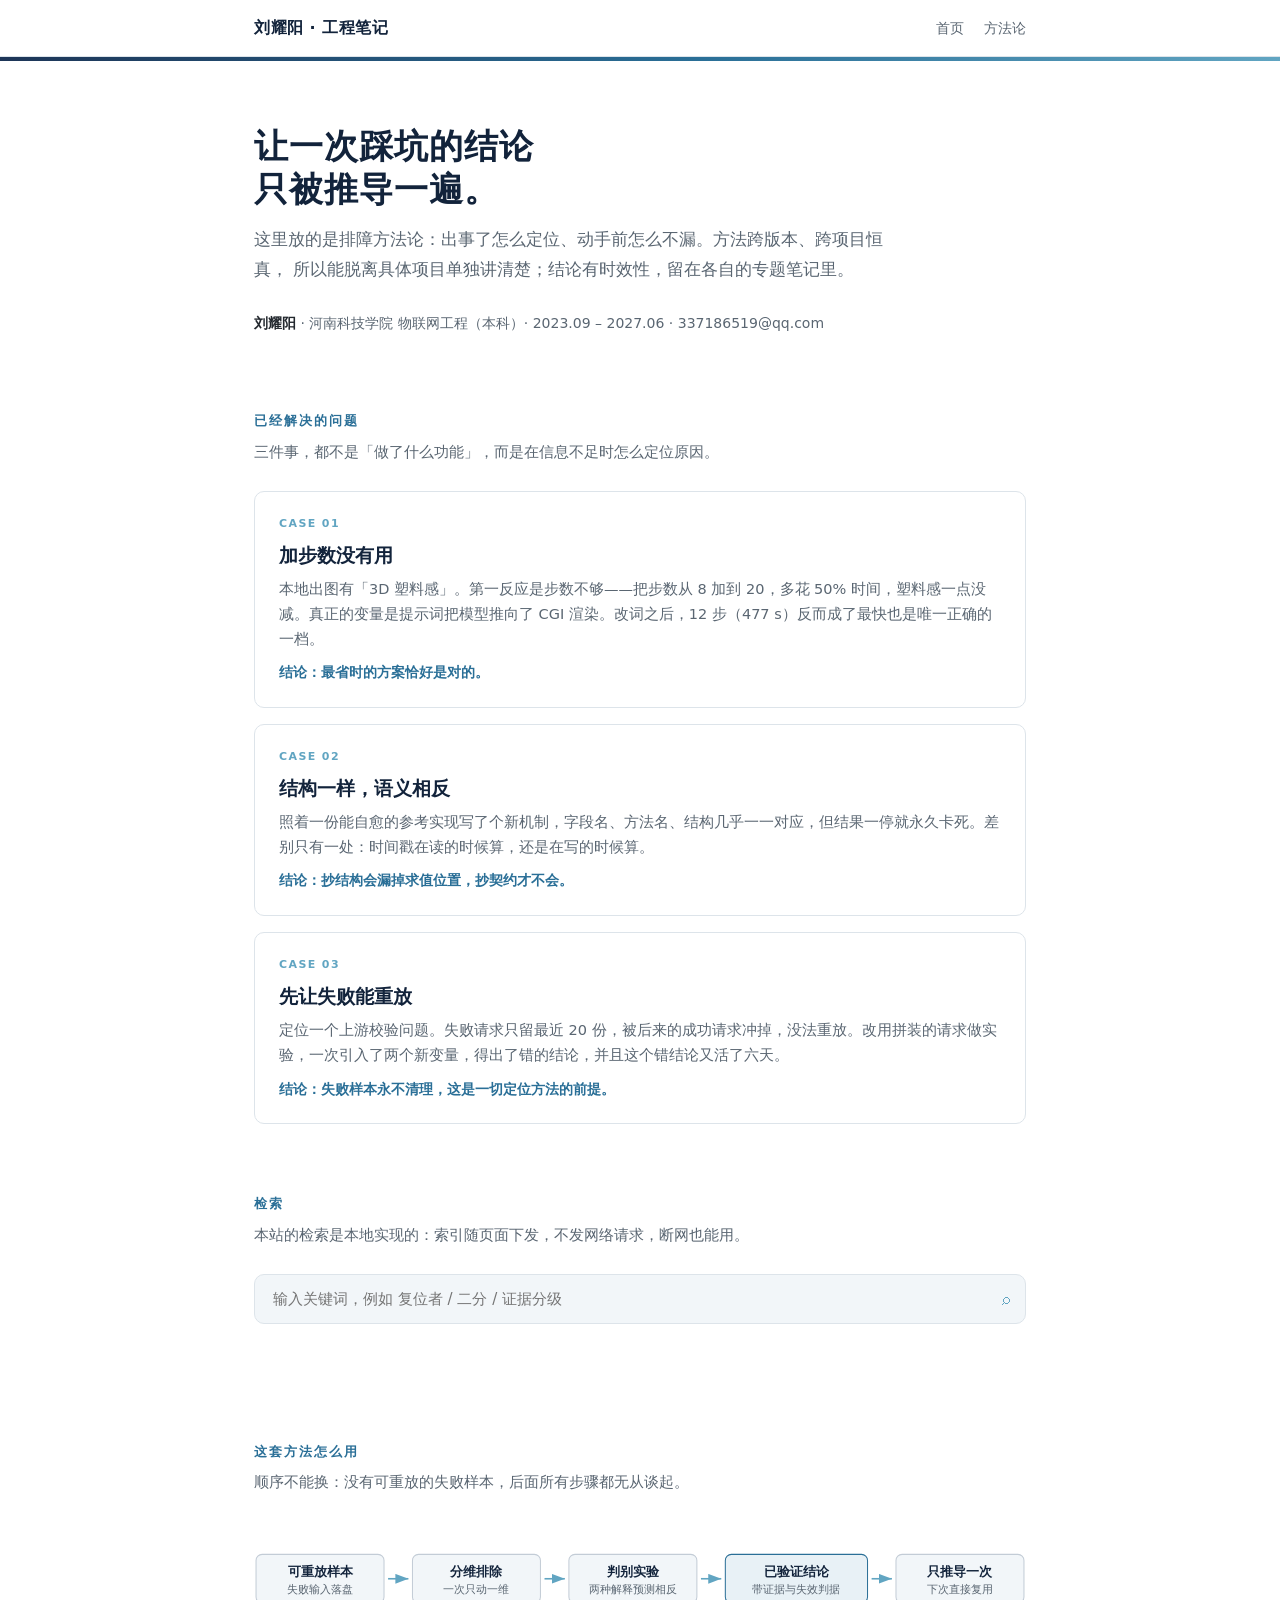
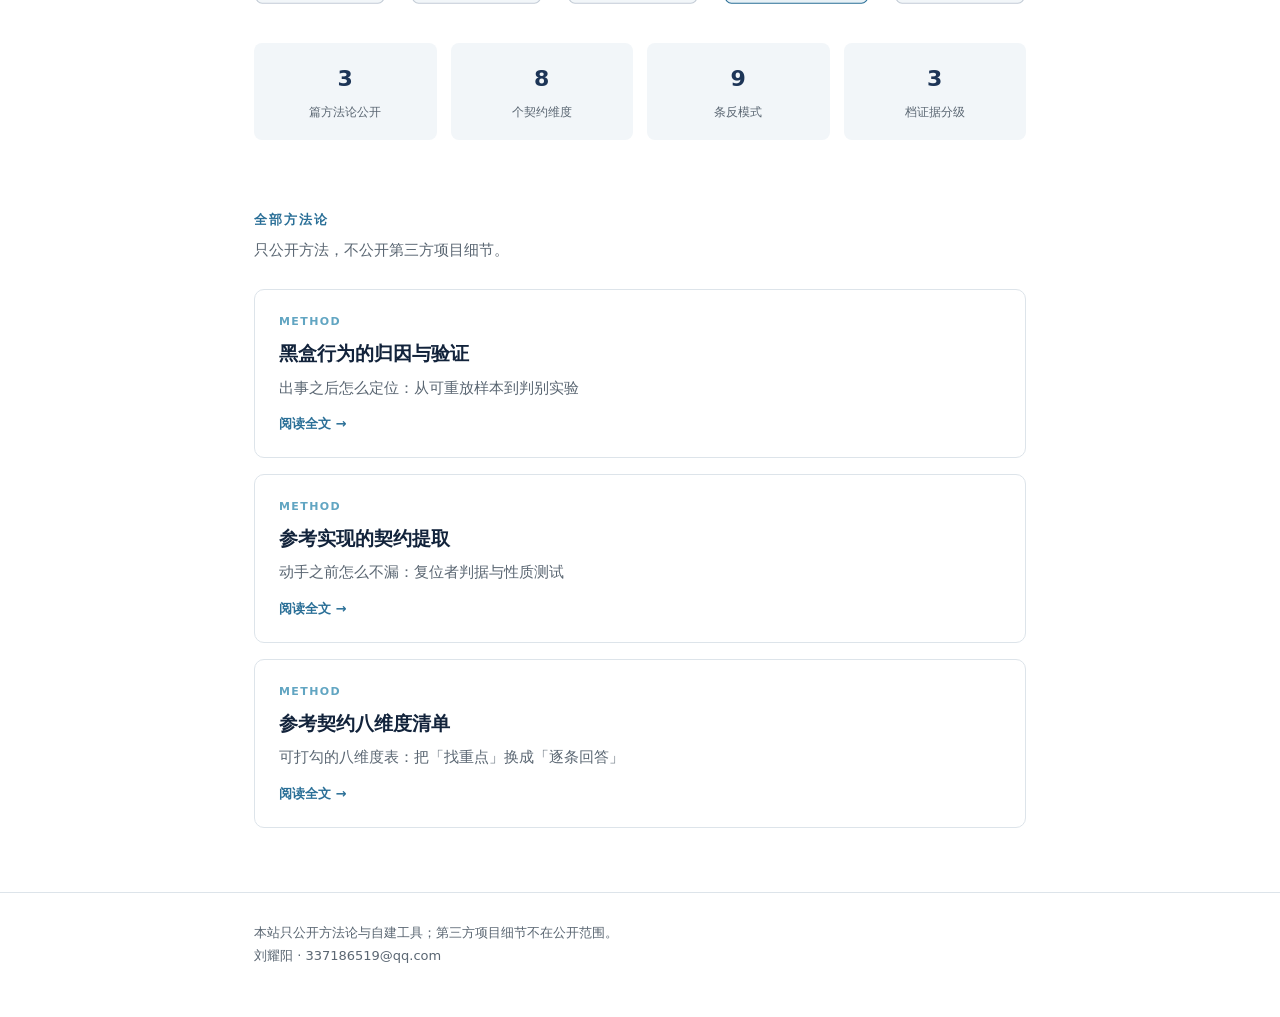
==== index.html @ 48ca099c "feat: 排障方法论静态站首版（3 篇笔记 + 本地检索 + 首页案例）" ====
<!DOCTYPE html>
<html lang="zh-CN">
<head>
<meta charset="utf-8">
<meta name="viewport" content="width=device-width,initial-scale=1">
<title>刘耀阳 · 工程笔记</title>
<meta name="description" content="刘耀阳 · 排障方法论：把故障定位、参考实现契约提取沉淀成可复用的方法">
<link rel="stylesheet" href="assets/style.css">
</head>
<body>
<header class="bar"><div class="wrap"><a class="brand" href="index.html" style="border:none">刘耀阳 · 工程笔记</a><nav><a href="index.html">首页</a><a href="notes.html">方法论</a></nav></div></header>

<div class="hero"><div class="wrap">
  <h1>让一次踩坑的结论<br>只被推导一遍。</h1>
  <div class="sub">这里放的是排障方法论：出事了怎么定位、动手前怎么不漏。方法跨版本、跨项目恒真，
  所以能脱离具体项目单独讲清楚；结论有时效性，留在各自的专题笔记里。</div>
  <div class="who"><b>刘耀阳</b> · 河南科技学院 物联网工程（本科）· 2023.09 – 2027.06 · 337186519@qq.com</div>
</div></div>

<section><div class="wrap">
  <h2 class="sec">已经解决的问题</h2>
  <div class="lead">三件事，都不是「做了什么功能」，而是在信息不足时怎么定位原因。</div>
  <div class="cards"><a class="card" href="notes.html"><div class="tag">CASE 01</div><h3>加步数没有用</h3><p>本地出图有「3D 塑料感」。第一反应是步数不够——把步数从 8 加到 20，多花 50% 时间，塑料感一点没减。真正的变量是提示词把模型推向了 CGI 渲染。改词之后，12 步（477 s）反而成了最快也是唯一正确的一档。</p><p style="margin-top:10px;color:#2a6f97;font-weight:600;font-size:14px">结论：最省时的方案恰好是对的。</p></a><a class="card" href="notes.html"><div class="tag">CASE 02</div><h3>结构一样，语义相反</h3><p>照着一份能自愈的参考实现写了个新机制，字段名、方法名、结构几乎一一对应，但结果一停就永久卡死。差别只有一处：时间戳在读的时候算，还是在写的时候算。</p><p style="margin-top:10px;color:#2a6f97;font-weight:600;font-size:14px">结论：抄结构会漏掉求值位置，抄契约才不会。</p></a><a class="card" href="notes.html"><div class="tag">CASE 03</div><h3>先让失败能重放</h3><p>定位一个上游校验问题。失败请求只留最近 20 份，被后来的成功请求冲掉，没法重放。改用拼装的请求做实验，一次引入了两个新变量，得出了错的结论，并且这个错结论又活了六天。</p><p style="margin-top:10px;color:#2a6f97;font-weight:600;font-size:14px">结论：失败样本永不清理，这是一切定位方法的前提。</p></a></div>
</div></section>

<section><div class="wrap">
  <h2 class="sec">检索</h2>
  <div class="lead">本站的检索是本地实现的：索引随页面下发，不发网络请求，断网也能用。</div>
  <div class="searchbox">
    <input id="q" type="search" placeholder="输入关键词，例如 复位者 / 二分 / 证据分级" autocomplete="off">
    <span class="ico">⌕</span>
  </div>
  <div class="hits" id="cnt"></div>
  <div id="hits"></div>
</div></section>

<section><div class="wrap">
  <h2 class="sec">这套方法怎么用</h2>
  <div class="lead">顺序不能换：没有可重放的失败样本，后面所有步骤都无从谈起。</div>
  
<svg class="pipe" viewBox="0 0 760 96" width="100%" xmlns="http://www.w3.org/2000/svg" role="img" aria-label="方法论使用流程">
  <defs><marker id="ar" markerWidth="9" markerHeight="9" refX="8" refY="3" orient="auto">
    <path d="M0,0 L0,6 L8,3 z" fill="#61a5c2"/></marker></defs>
  <g font-family="Microsoft YaHei,sans-serif" font-size="12.5" text-anchor="middle">
    <rect x="2" y="24" width="126" height="48" rx="6" fill="#f2f6f9" stroke="#c3ccd6"/>
    <text x="65" y="45" fill="#12233b" font-weight="700">可重放样本</text><text x="65" y="62" fill="#5a6672" font-size="11">失败输入落盘</text>
    <line x1="132" y1="48" x2="152" y2="48" stroke="#61a5c2" stroke-width="1.6" marker-end="url(#ar)"/>
    <rect x="156" y="24" width="126" height="48" rx="6" fill="#f2f6f9" stroke="#c3ccd6"/>
    <text x="219" y="45" fill="#12233b" font-weight="700">分维排除</text><text x="219" y="62" fill="#5a6672" font-size="11">一次只动一维</text>
    <line x1="286" y1="48" x2="306" y2="48" stroke="#61a5c2" stroke-width="1.6" marker-end="url(#ar)"/>
    <rect x="310" y="24" width="126" height="48" rx="6" fill="#f2f6f9" stroke="#c3ccd6"/>
    <text x="373" y="45" fill="#12233b" font-weight="700">判别实验</text><text x="373" y="62" fill="#5a6672" font-size="11">两种解释预测相反</text>
    <line x1="440" y1="48" x2="460" y2="48" stroke="#61a5c2" stroke-width="1.6" marker-end="url(#ar)"/>
    <rect x="464" y="24" width="140" height="48" rx="6" fill="#e8f1f6" stroke="#2a6f97"/>
    <text x="534" y="45" fill="#12233b" font-weight="700">已验证结论</text><text x="534" y="62" fill="#5a6672" font-size="11">带证据与失效判据</text>
    <line x1="608" y1="48" x2="628" y2="48" stroke="#61a5c2" stroke-width="1.6" marker-end="url(#ar)"/>
    <rect x="632" y="24" width="126" height="48" rx="6" fill="#f2f6f9" stroke="#c3ccd6"/>
    <text x="695" y="45" fill="#12233b" font-weight="700">只推导一次</text><text x="695" y="62" fill="#5a6672" font-size="11">下次直接复用</text>
  </g>
</svg>
  <div class="stats">
    <div class="stat"><div class="n">3</div><div class="l">篇方法论公开</div></div>
    <div class="stat"><div class="n">8</div><div class="l">个契约维度</div></div>
    <div class="stat"><div class="n">9</div><div class="l">条反模式</div></div>
    <div class="stat"><div class="n">3</div><div class="l">档证据分级</div></div>
  </div>
</div></section>

<section><div class="wrap">
  <h2 class="sec">全部方法论</h2>
  <div class="lead">只公开方法，不公开第三方项目细节。</div>
  <div class="cards"><a class="card" href="notes/heihe.html"><div class="tag">METHOD</div><h3>黑盒行为的归因与验证</h3><p>出事之后怎么定位：从可重放样本到判别实验</p><div class="more">阅读全文 →</div></a><a class="card" href="notes/qiyue.html"><div class="tag">METHOD</div><h3>参考实现的契约提取</h3><p>动手之前怎么不漏：复位者判据与性质测试</p><div class="more">阅读全文 →</div></a><a class="card" href="notes/badu.html"><div class="tag">METHOD</div><h3>参考契约八维度清单</h3><p>可打勾的八维度表：把「找重点」换成「逐条回答」</p><div class="more">阅读全文 →</div></a></div>
</div></section>

<footer><div class="wrap">本站只公开方法论与自建工具；第三方项目细节不在公开范围。<br>刘耀阳 · 337186519@qq.com</div></footer>
<script src="assets/notes-index.js"></script>
<script src="assets/search.js"></script>
</body>
</html>
---- assets/style.css ----
:root{--ink:#12233b;--body:#23282e;--dim:#5a6672;--line:#dde4ea;--blue:#1d3557;--mid:#2a6f97;--soft:#61a5c2;--wash:#f2f6f9}
*{margin:0;padding:0;box-sizing:border-box}
html{-webkit-text-size-adjust:100%}
body{font-family:"Microsoft YaHei","PingFang SC","Hiragino Sans GB",system-ui,sans-serif;color:var(--body);background:#fff;font-size:16px;line-height:1.78}
a{color:var(--mid);text-decoration:none;border-bottom:1px solid rgba(42,111,151,.28)}
a:hover{border-bottom-color:var(--mid)}
.wrap{max-width:820px;margin:0 auto;padding:0 24px}
header.bar{position:sticky;top:0;z-index:9;background:rgba(255,255,255,.94);backdrop-filter:blur(8px);border-bottom:1px solid var(--line)}
header.bar .wrap{display:flex;align-items:center;justify-content:space-between;height:56px}
header.bar .brand{font-weight:700;color:var(--ink);letter-spacing:.5px}
header.bar nav a{font-size:14px;color:var(--dim);margin-left:20px;border:none}
header.bar nav a:hover{color:var(--mid)}
.hero{padding:64px 0 40px;border-top:4.5px solid;border-image:linear-gradient(90deg,#1d3557,#2a6f97 55%,#61a5c2) 1}
.hero h1{font-size:34px;line-height:1.25;color:var(--ink);letter-spacing:1px}
.hero .sub{margin-top:14px;font-size:17px;color:var(--dim);max-width:640px}
.hero .who{margin-top:26px;font-size:14px;color:var(--dim)}
.hero .who b{color:var(--body);font-weight:600}
section{padding:34px 0}
h2.sec{font-size:13px;letter-spacing:2px;color:var(--mid);font-weight:700;text-transform:uppercase;margin-bottom:6px}
h2.sec + .lead{color:var(--dim);font-size:15px;margin-bottom:26px}
.cards{display:grid;gap:16px}
.card{display:block;padding:22px 24px;border:1px solid var(--line);border-radius:10px;background:#fff;transition:.18s;border-bottom-width:1px}
.card:hover{border-color:var(--soft);box-shadow:0 4px 18px rgba(18,35,59,.07);transform:translateY(-2px)}
.card .tag{font-size:11px;letter-spacing:1.4px;color:var(--soft);font-weight:700}
.card h3{font-size:19px;color:var(--ink);margin:8px 0 8px;line-height:1.45}
.card p{font-size:14.5px;color:var(--dim);line-height:1.7}
.card .more{margin-top:12px;font-size:13px;color:var(--mid);font-weight:600}
.searchbox{position:relative;margin-bottom:18px}
.searchbox input{width:100%;padding:15px 46px 15px 18px;font-size:15px;font-family:inherit;color:var(--body);border:1px solid var(--line);border-radius:10px;background:var(--wash);outline:none;transition:.18s}
.searchbox input:focus{background:#fff;border-color:var(--soft);box-shadow:0 0 0 3px rgba(97,165,194,.15)}
.searchbox .ico{position:absolute;right:16px;top:50%;transform:translateY(-50%);color:var(--soft)}
.hits{font-size:13px;color:var(--dim);min-height:20px;margin-bottom:10px}
.hit{display:block;padding:14px 16px;border:1px solid var(--line);border-radius:8px;margin-bottom:10px}
.hit:hover{border-color:var(--soft)}
.hit .t{font-size:15px;font-weight:700;color:var(--ink)}
.hit .s{font-size:13.5px;color:var(--dim);margin-top:4px;line-height:1.65}
.hit em{font-style:normal;background:#fff3c4;padding:0 2px;border-radius:2px}
.pipe{margin:8px 0 0}
.stats{display:grid;grid-template-columns:repeat(4,1fr);gap:14px;margin-top:6px}
.stat{padding:16px 14px;background:var(--wash);border-radius:8px;text-align:center}
.stat .n{font-size:22px;font-weight:700;color:var(--blue);font-variant-numeric:tabular-nums}
.stat .l{font-size:12px;color:var(--dim);margin-top:4px}
footer{border-top:1px solid var(--line);margin-top:30px;padding:28px 0 50px;font-size:13px;color:var(--dim)}
footer a{border:none}
article{padding:38px 0 20px}
article h1{font-size:30px;color:var(--ink);line-height:1.35;letter-spacing:.5px}
article .meta{margin-top:12px;font-size:13px;color:var(--dim);padding-bottom:20px;border-bottom:1px solid var(--line)}
article h2{font-size:22px;color:var(--ink);margin:38px 0 12px;padding-bottom:8px;border-bottom:1.5px solid var(--blue)}
article h3{font-size:17.5px;color:var(--blue);margin:26px 0 8px}
article p{margin:12px 0}
article ul,article ol{margin:12px 0 12px 22px}
article li{margin:6px 0}
article blockquote{margin:18px 0;padding:14px 18px;background:var(--wash);border-left:3px solid var(--mid);color:#33414f;font-size:15px}
article blockquote p{margin:0}
article code{font-family:"Cascadia Mono",Consolas,monospace;font-size:13.5px;background:#eef2f6;padding:1.5px 5px;border-radius:3px;color:#1a3a5c}
article pre{background:#12233b;color:#dbe6f0;padding:16px 18px;border-radius:8px;overflow-x:auto;margin:16px 0;font-size:13px;line-height:1.7}
article pre code{background:none;color:inherit;padding:0;font-size:13px}
article table{width:100%;border-collapse:collapse;margin:18px 0;font-size:14px}
article th{background:var(--blue);color:#fff;font-weight:600;padding:10px 12px;text-align:left;font-size:13.5px}
article td{padding:9px 12px;border-bottom:1px solid var(--line);vertical-align:top}
article tr:hover td{background:#fafcfe}
article strong{color:var(--ink)}
.backlink{margin-top:44px;padding-top:20px;border-top:1px solid var(--line);font-size:14px}
@media(max-width:640px){
 .hero h1{font-size:26px}.stats{grid-template-columns:repeat(2,1fr)}
 .wrap{padding:0 18px}article h1{font-size:24px}article,table{font-size:14px}
 article table{display:block;overflow-x:auto;white-space:nowrap}
}
@media print{header.bar,.searchbox,.backlink{display:none}body{font-size:11pt}}
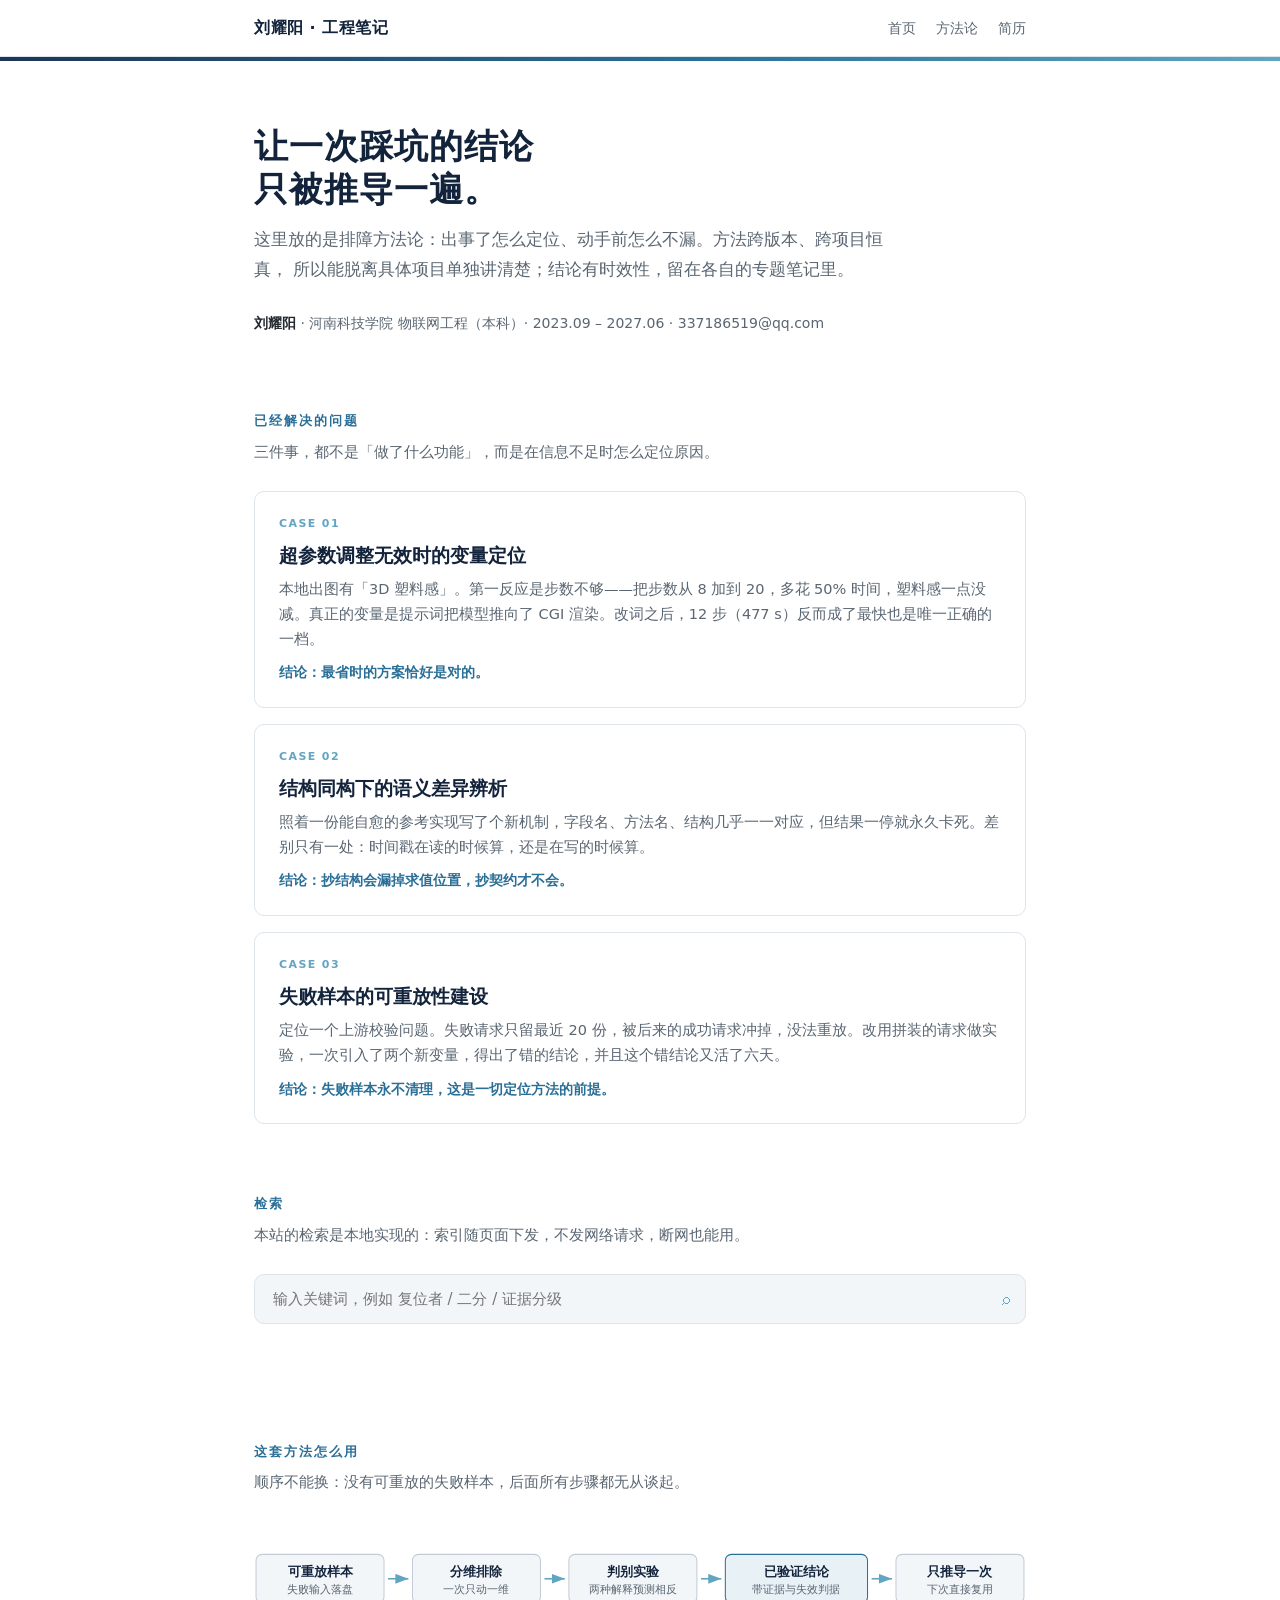
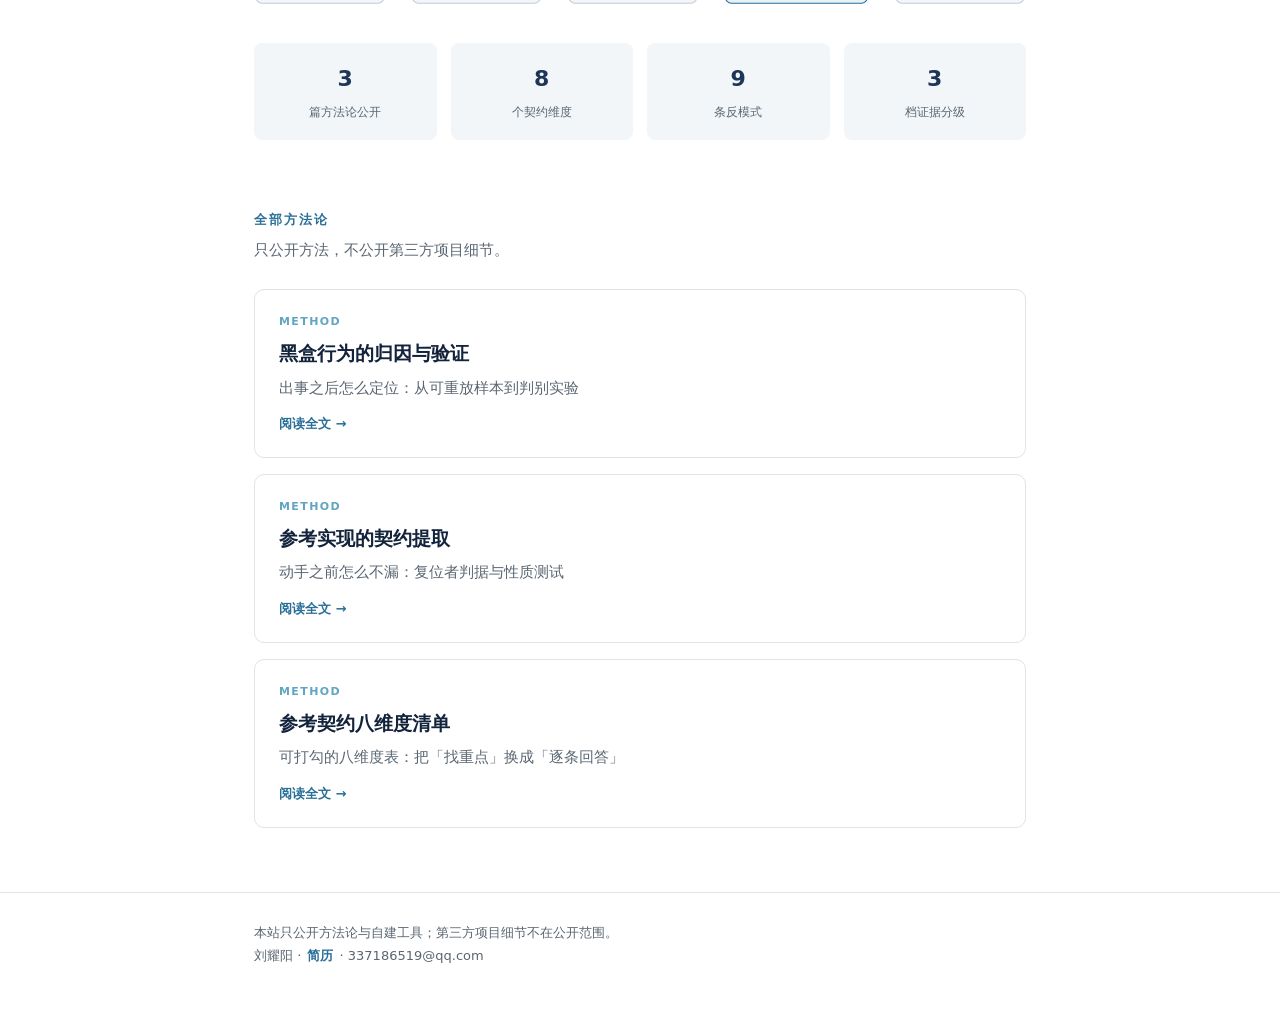
==== commit a95cdeef: "feat: 每页加「简历」回链 + 新增在线简历页；首页 CASE 标题改为正式表述" ====
--- a/index.html
+++ b/index.html
@@ -8,7 +8,7 @@
 <link rel="stylesheet" href="assets/style.css">
 </head>
 <body>
-<header class="bar"><div class="wrap"><a class="brand" href="index.html" style="border:none">刘耀阳 · 工程笔记</a><nav><a href="index.html">首页</a><a href="notes.html">方法论</a></nav></div></header>
+<header class="bar"><div class="wrap"><a class="brand" href="index.html" style="border:none">刘耀阳 · 工程笔记</a><nav><a href="index.html">首页</a><a href="notes.html">方法论</a><a href="resume.html">简历</a></nav></div></header>
 
 <div class="hero"><div class="wrap">
   <h1>让一次踩坑的结论<br>只被推导一遍。</h1>
@@ -20,7 +20,7 @@
 <section><div class="wrap">
   <h2 class="sec">已经解决的问题</h2>
   <div class="lead">三件事，都不是「做了什么功能」，而是在信息不足时怎么定位原因。</div>
-  <div class="cards"><a class="card" href="notes.html"><div class="tag">CASE 01</div><h3>加步数没有用</h3><p>本地出图有「3D 塑料感」。第一反应是步数不够——把步数从 8 加到 20，多花 50% 时间，塑料感一点没减。真正的变量是提示词把模型推向了 CGI 渲染。改词之后，12 步（477 s）反而成了最快也是唯一正确的一档。</p><p style="margin-top:10px;color:#2a6f97;font-weight:600;font-size:14px">结论：最省时的方案恰好是对的。</p></a><a class="card" href="notes.html"><div class="tag">CASE 02</div><h3>结构一样，语义相反</h3><p>照着一份能自愈的参考实现写了个新机制，字段名、方法名、结构几乎一一对应，但结果一停就永久卡死。差别只有一处：时间戳在读的时候算，还是在写的时候算。</p><p style="margin-top:10px;color:#2a6f97;font-weight:600;font-size:14px">结论：抄结构会漏掉求值位置，抄契约才不会。</p></a><a class="card" href="notes.html"><div class="tag">CASE 03</div><h3>先让失败能重放</h3><p>定位一个上游校验问题。失败请求只留最近 20 份，被后来的成功请求冲掉，没法重放。改用拼装的请求做实验，一次引入了两个新变量，得出了错的结论，并且这个错结论又活了六天。</p><p style="margin-top:10px;color:#2a6f97;font-weight:600;font-size:14px">结论：失败样本永不清理，这是一切定位方法的前提。</p></a></div>
+  <div class="cards"><a class="card" href="notes.html"><div class="tag">CASE 01</div><h3>超参数调整无效时的变量定位</h3><p>本地出图有「3D 塑料感」。第一反应是步数不够——把步数从 8 加到 20，多花 50% 时间，塑料感一点没减。真正的变量是提示词把模型推向了 CGI 渲染。改词之后，12 步（477 s）反而成了最快也是唯一正确的一档。</p><p style="margin-top:10px;color:#2a6f97;font-weight:600;font-size:14px">结论：最省时的方案恰好是对的。</p></a><a class="card" href="notes.html"><div class="tag">CASE 02</div><h3>结构同构下的语义差异辨析</h3><p>照着一份能自愈的参考实现写了个新机制，字段名、方法名、结构几乎一一对应，但结果一停就永久卡死。差别只有一处：时间戳在读的时候算，还是在写的时候算。</p><p style="margin-top:10px;color:#2a6f97;font-weight:600;font-size:14px">结论：抄结构会漏掉求值位置，抄契约才不会。</p></a><a class="card" href="notes.html"><div class="tag">CASE 03</div><h3>失败样本的可重放性建设</h3><p>定位一个上游校验问题。失败请求只留最近 20 份，被后来的成功请求冲掉，没法重放。改用拼装的请求做实验，一次引入了两个新变量，得出了错的结论，并且这个错结论又活了六天。</p><p style="margin-top:10px;color:#2a6f97;font-weight:600;font-size:14px">结论：失败样本永不清理，这是一切定位方法的前提。</p></a></div>
 </div></section>
 
 <section><div class="wrap">
@@ -72,7 +72,7 @@
   <div class="cards"><a class="card" href="notes/heihe.html"><div class="tag">METHOD</div><h3>黑盒行为的归因与验证</h3><p>出事之后怎么定位：从可重放样本到判别实验</p><div class="more">阅读全文 →</div></a><a class="card" href="notes/qiyue.html"><div class="tag">METHOD</div><h3>参考实现的契约提取</h3><p>动手之前怎么不漏：复位者判据与性质测试</p><div class="more">阅读全文 →</div></a><a class="card" href="notes/badu.html"><div class="tag">METHOD</div><h3>参考契约八维度清单</h3><p>可打勾的八维度表：把「找重点」换成「逐条回答」</p><div class="more">阅读全文 →</div></a></div>
 </div></section>
 
-<footer><div class="wrap">本站只公开方法论与自建工具；第三方项目细节不在公开范围。<br>刘耀阳 · 337186519@qq.com</div></footer>
+<footer><div class="wrap">本站只公开方法论与自建工具；第三方项目细节不在公开范围。<br>刘耀阳 · <a class="rl" href="resume.html">简历</a> · 337186519@qq.com</div></footer>
 <script src="assets/notes-index.js"></script>
 <script src="assets/search.js"></script>
 </body>
--- a/assets/style.css
+++ b/assets/style.css
@@ -68,3 +68,17 @@
  article table{display:block;overflow-x:auto;white-space:nowrap}
 }
 @media print{header.bar,.searchbox,.backlink{display:none}body{font-size:11pt}}
+
+/* ============ 页脚「简历」回链 ============ */
+footer a.rl{color:var(--mid);font-weight:600;border:none;margin:0 2px}
+footer a.rl:hover{color:var(--blue);text-decoration:underline}
+/* ============ 窄屏导航：三项链接不挤压品牌 ============ */
+@media(max-width:560px){
+  header.bar nav a{font-size:13px;margin-left:11px}
+  header.bar .brand{font-size:14px}
+  header.bar .wrap{height:52px}
+}
+@media(max-width:400px){
+  header.bar nav a{font-size:12.5px;margin-left:8px}
+  header.bar .brand{font-size:13px;letter-spacing:0}
+}
